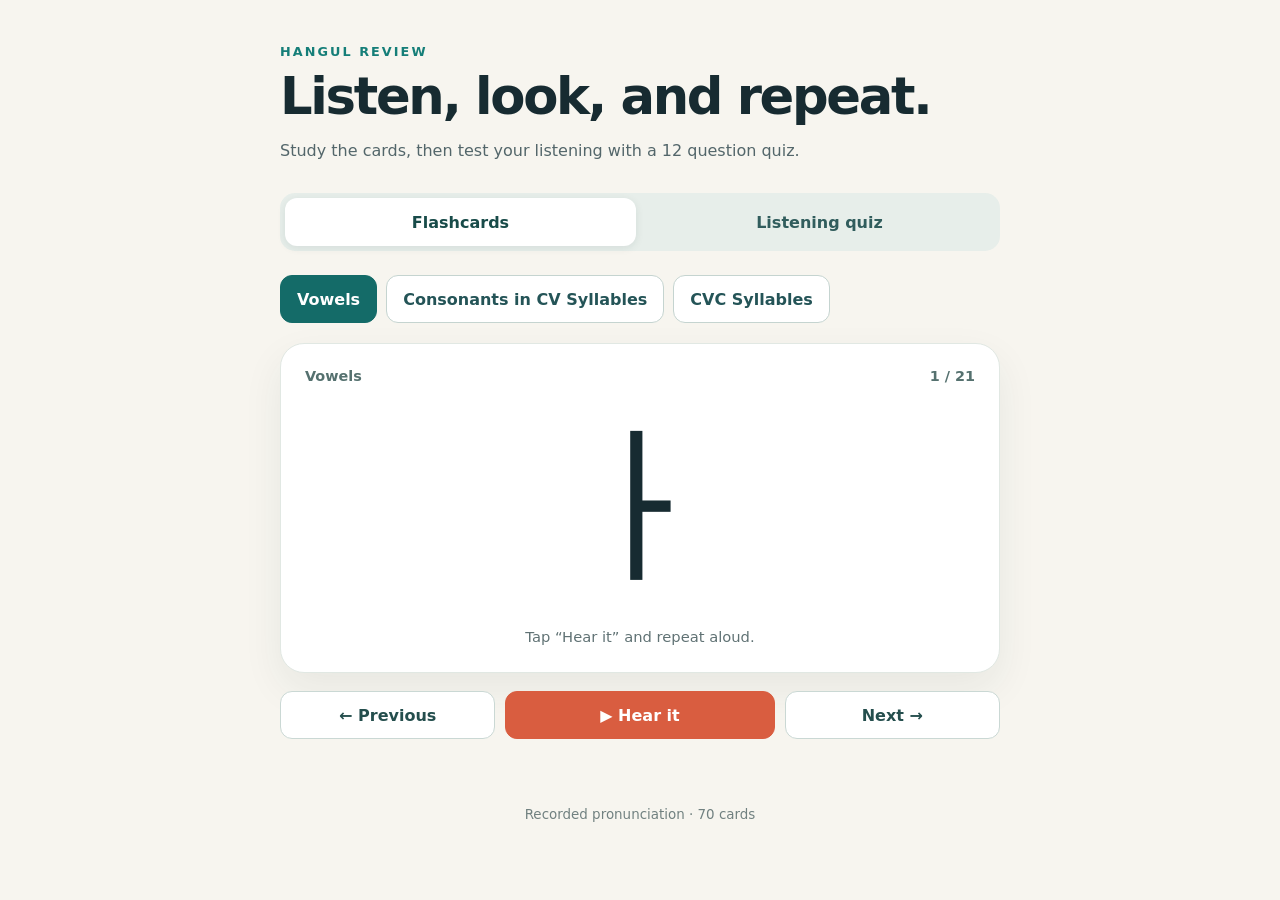
==== index.html @ 2b213685 "Add files via upload" ====
<!doctype html>
<html lang="en">
<head>
  <meta charset="utf-8">
  <meta name="viewport" content="width=device-width, initial-scale=1">
  <meta name="theme-color" content="#f7f5ef">
  <title>Hangul Listening Cards</title>
  <link rel="stylesheet" href="style.css">
  <script src="script.js" defer></script>
</head>
<body>
  <main class="app">
    <header>
      <p class="eyebrow">Hangul review</p>
      <h1>Listen, look, and repeat.</h1>
      <p class="intro">Study the cards, then test your listening with a 12 question quiz.</p>
    </header>
    <div class="modes" aria-label="Study mode">
      <button id="cards-mode" type="button" aria-pressed="true">Flashcards</button>
      <button id="quiz-mode" type="button" aria-pressed="false">Listening quiz</button>
    </div>
    <div id="flashcards">
    <nav class="sections" aria-label="Card sections"></nav>
    <section class="study" aria-label="Flashcard">
      <div class="card" aria-live="polite">
        <div class="card-top"><span id="section-label"></span><span id="position"></span></div>
        <div class="character" id="character" lang="ko"></div>
        <p class="card-hint" id="hint"></p>
      </div>
      <div class="controls">
        <button id="previous" class="secondary" type="button">← Previous</button>
        <button id="play" class="primary" type="button">▶ Hear it</button>
        <button id="next" class="secondary" type="button">Next →</button>
      </div>
      <p class="status" id="status" role="status" aria-live="polite"></p>
    </section>
    </div>
    <section id="quiz" class="quiz" aria-label="Listening quiz" hidden>
      <div id="quiz-start" class="quiz-panel">
        <h2>Listening quiz</h2>
        <p>Hear a recording and choose the matching Hangul. You’ll get four questions each from Vowels, Consonants in CV Syllables, and CVC Syllables.</p>
        <button id="start-quiz" class="action" type="button">Start 12 question quiz</button>
      </div>
      <div id="quiz-question" class="quiz-panel" hidden>
        <div class="card-top"><span id="quiz-section"></span><span id="quiz-progress"></span></div>
        <h2>Which character do you hear?</h2>
        <button id="quiz-play" class="action" type="button">▶ Play sound</button>
        <div id="choices" class="choices" role="group" aria-label="Answer choices"></div>
        <p id="feedback" class="feedback" role="status" aria-live="polite"></p>
        <button id="quiz-next" class="action next-question" type="button" hidden>Next question →</button>
      </div>
      <div id="quiz-result" class="quiz-panel" hidden>
        <h2>Quiz complete</h2>
        <p id="score"></p>
        <button id="restart-quiz" class="action" type="button">Try another quiz</button>
      </div>
    </section>
    <footer>Recorded pronunciation · 70 cards</footer>
  </main>
  <script src="quiz.js" defer></script>
</body>
</html>
---- style.css ----
:root{font-family:system-ui,-apple-system,"Segoe UI",sans-serif;color:#172b31;background:#f7f5ef}*{box-sizing:border-box}body{margin:0}.app{max-width:760px;margin:auto;padding:44px 20px 28px}.eyebrow{text-transform:uppercase;letter-spacing:.16em;color:#157e78;font-weight:800;font-size:.8rem;margin:0 0 9px}h1{font-size:clamp(2rem,6vw,3.2rem);line-height:1.1;letter-spacing:-.045em;margin:0}.intro{color:#53666a;line-height:1.5;margin:15px 0 30px}.sections{display:flex;flex-wrap:wrap;gap:9px;margin-bottom:20px}button{font:inherit;cursor:pointer;border-radius:12px;font-weight:700;min-height:48px}button:focus-visible{outline:3px solid #f3ab42;outline-offset:3px}.sections button{border:1px solid #c5d4d0;color:#245457;background:#fff;padding:10px 16px}.sections button[aria-current="true"]{background:#146b68;color:white;border-color:#146b68}.card{background:white;border:1px solid #e1e8e3;border-radius:24px;min-height:330px;box-shadow:0 16px 40px #183a3212;padding:24px;display:flex;flex-direction:column}.card-top{display:flex;justify-content:space-between;gap:16px;color:#55716f;font-size:.9rem;font-weight:700}.character{font-family:"Noto Sans CJK KR","Malgun Gothic","Apple SD Gothic Neo",sans-serif;text-align:center;font-size:clamp(7rem,30vw,11rem);line-height:1.3;font-weight:500;flex:1;display:grid;place-items:center}.card-hint{margin:0;text-align:center;color:#607274;font-size:.92rem;min-height:1.4em}.controls{display:grid;grid-template-columns:1fr 1.25fr 1fr;gap:10px;margin-top:18px}.controls button{padding:11px 8px;border:1px solid #cad8d4;background:white;color:#244e4d}.controls .primary{background:#d95d40;border-color:#d95d40;color:white}.controls button:hover{filter:brightness(.95)}.status{text-align:center;color:#a33d2b;min-height:1.5em;margin:12px 0 0}.status:empty{visibility:hidden}footer{text-align:center;margin-top:32px;color:#718180;font-size:.84rem}@media(max-width:520px){.app{padding-top:25px}.card{min-height:300px}.controls{grid-template-columns:1fr 1fr}.controls .primary{grid-column:1/-1;grid-row:1}.sections button{flex:1 1 auto}}
[hidden]{display:none!important}.modes{display:flex;gap:8px;margin-bottom:24px;padding:5px;background:#e7eeea;border-radius:15px}.modes button{flex:1;border:0;background:transparent;color:#315d5d;padding:10px}.modes button[aria-pressed="true"]{background:white;box-shadow:0 2px 9px #183a3217;color:#184b49}.quiz-panel{background:white;border:1px solid #e1e8e3;border-radius:24px;box-shadow:0 16px 40px #183a3212;padding:28px;min-height:300px}.quiz-panel h2{font-size:1.6rem;margin:16px 0}.quiz-panel p{line-height:1.55;color:#53666a}.action{background:#d95d40;border:1px solid #d95d40;color:white;padding:10px 20px}.choices{display:grid;grid-template-columns:repeat(2,1fr);gap:12px;margin-top:25px}.choices button{font-family:"Noto Sans CJK KR","Malgun Gothic","Apple SD Gothic Neo",sans-serif;font-size:2.3rem;background:#f7f9f7;border:2px solid #cbd9d4;color:#172b31;min-height:88px}.choices button:hover:not(:disabled){border-color:#146b68;background:#ecf5f0}.choices button.correct{background:#d9f1e7;border-color:#18845d}.choices button.incorrect{background:#fae2dd;border-color:#c35440}.choices button:disabled{cursor:default}.feedback{min-height:1.6em;font-weight:700}.next-question{margin-top:4px}@media(max-width:520px){.quiz-panel{padding:20px}.choices button{min-height:75px}}
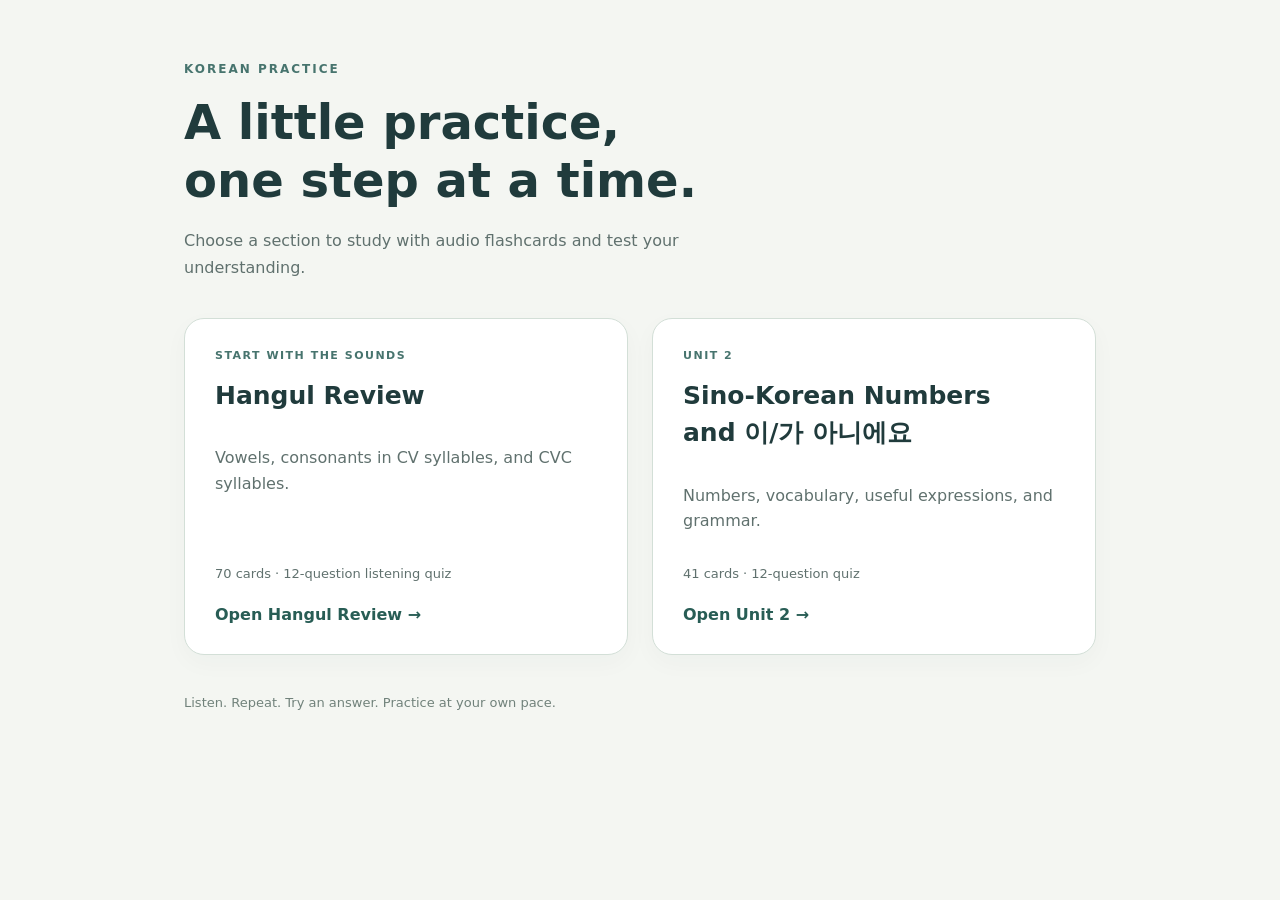
==== commit e209b52d: "Add files via upload Adding Unit 2 and combined app homepage. Next upload will include Unit 2 audio " ====
--- a/index.html
+++ b/index.html
@@ -1,62 +1,6 @@
 <!doctype html>
-<html lang="en">
-<head>
-  <meta charset="utf-8">
-  <meta name="viewport" content="width=device-width, initial-scale=1">
-  <meta name="theme-color" content="#f7f5ef">
-  <title>Hangul Listening Cards</title>
-  <link rel="stylesheet" href="style.css">
-  <script src="script.js" defer></script>
-</head>
-<body>
-  <main class="app">
-    <header>
-      <p class="eyebrow">Hangul review</p>
-      <h1>Listen, look, and repeat.</h1>
-      <p class="intro">Study the cards, then test your listening with a 12 question quiz.</p>
-    </header>
-    <div class="modes" aria-label="Study mode">
-      <button id="cards-mode" type="button" aria-pressed="true">Flashcards</button>
-      <button id="quiz-mode" type="button" aria-pressed="false">Listening quiz</button>
-    </div>
-    <div id="flashcards">
-    <nav class="sections" aria-label="Card sections"></nav>
-    <section class="study" aria-label="Flashcard">
-      <div class="card" aria-live="polite">
-        <div class="card-top"><span id="section-label"></span><span id="position"></span></div>
-        <div class="character" id="character" lang="ko"></div>
-        <p class="card-hint" id="hint"></p>
-      </div>
-      <div class="controls">
-        <button id="previous" class="secondary" type="button">← Previous</button>
-        <button id="play" class="primary" type="button">▶ Hear it</button>
-        <button id="next" class="secondary" type="button">Next →</button>
-      </div>
-      <p class="status" id="status" role="status" aria-live="polite"></p>
-    </section>
-    </div>
-    <section id="quiz" class="quiz" aria-label="Listening quiz" hidden>
-      <div id="quiz-start" class="quiz-panel">
-        <h2>Listening quiz</h2>
-        <p>Hear a recording and choose the matching Hangul. You’ll get four questions each from Vowels, Consonants in CV Syllables, and CVC Syllables.</p>
-        <button id="start-quiz" class="action" type="button">Start 12 question quiz</button>
-      </div>
-      <div id="quiz-question" class="quiz-panel" hidden>
-        <div class="card-top"><span id="quiz-section"></span><span id="quiz-progress"></span></div>
-        <h2>Which character do you hear?</h2>
-        <button id="quiz-play" class="action" type="button">▶ Play sound</button>
-        <div id="choices" class="choices" role="group" aria-label="Answer choices"></div>
-        <p id="feedback" class="feedback" role="status" aria-live="polite"></p>
-        <button id="quiz-next" class="action next-question" type="button" hidden>Next question →</button>
-      </div>
-      <div id="quiz-result" class="quiz-panel" hidden>
-        <h2>Quiz complete</h2>
-        <p id="score"></p>
-        <button id="restart-quiz" class="action" type="button">Try another quiz</button>
-      </div>
-    </section>
-    <footer>Recorded pronunciation · 70 cards</footer>
-  </main>
-  <script src="quiz.js" defer></script>
-</body>
-</html>
+<html lang="en"><head><meta charset="utf-8"><meta name="viewport" content="width=device-width,initial-scale=1"><meta name="theme-color" content="#f4f6f2"><title>Korean Practice</title><link rel="stylesheet" href="home.css"></head>
+<body><main><header><p class="eyebrow">KOREAN PRACTICE</p><h1>A little practice,<br>one step at a time.</h1><p class="intro">Choose a section to study with audio flashcards and test your understanding.</p></header><nav aria-label="Choose a unit" class="units">
+<a class="unit" href="hangul.html"><span class="tag">START WITH THE SOUNDS</span><h2>Hangul Review</h2><p>Vowels, consonants in CV syllables, and CVC syllables.</p><div class="meta">70 cards · 12-question listening quiz</div><span class="go">Open Hangul Review →</span></a>
+<a class="unit" href="unit2/index.html"><span class="tag">UNIT 2</span><h2>Sino-Korean Numbers<br>and <span lang="ko">이/가 아니에요</span></h2><p>Numbers, vocabulary, useful expressions, and grammar.</p><div class="meta">41 cards · 12-question quiz</div><span class="go">Open Unit 2 →</span></a>
+</nav><footer>Listen. Repeat. Try an answer. Practice at your own pace.</footer></main></body></html>
--- a/home.css
+++ b/home.css
@@ -0,0 +1 @@
+*{box-sizing:border-box}body{margin:0;background:#f4f6f2;color:#203b3c;font-family:system-ui,-apple-system,"Segoe UI",sans-serif}main{max-width:960px;margin:auto;padding:50px 24px}.eyebrow{font-size:12px;letter-spacing:2px;color:#47746e;font-weight:700}h1{font-size:clamp(32px,5vw,48px);line-height:1.2;margin:18px 0}.intro{max-width:600px;color:#60716e;line-height:1.7}.units{display:grid;grid-template-columns:repeat(2,minmax(0,1fr));gap:24px;margin-top:36px}.unit{display:flex;flex-direction:column;background:white;border:1px solid #d3dfd7;border-radius:20px;padding:30px;color:inherit;text-decoration:none;box-shadow:0 8px 24px #203b3c08}.unit:hover{border-color:#47746e;background:#fcfefb}.unit:focus-visible{outline:3px solid #b38832;outline-offset:4px}.tag{font-size:11px;letter-spacing:1.5px;color:#47746e;font-weight:700}h2{font-size:25px;line-height:1.5;margin:15px 0}.unit p{line-height:1.6;color:#60716e}.meta{font-size:13px;color:#60716e;margin-top:auto;padding-top:16px}.go{font-weight:600;color:#285d55;margin-top:24px}footer{font-size:13px;color:#71827b;margin-top:40px}@media(max-width:650px){main{padding:30px 18px}.units{grid-template-columns:1fr;gap:18px}.unit{padding:24px}}
